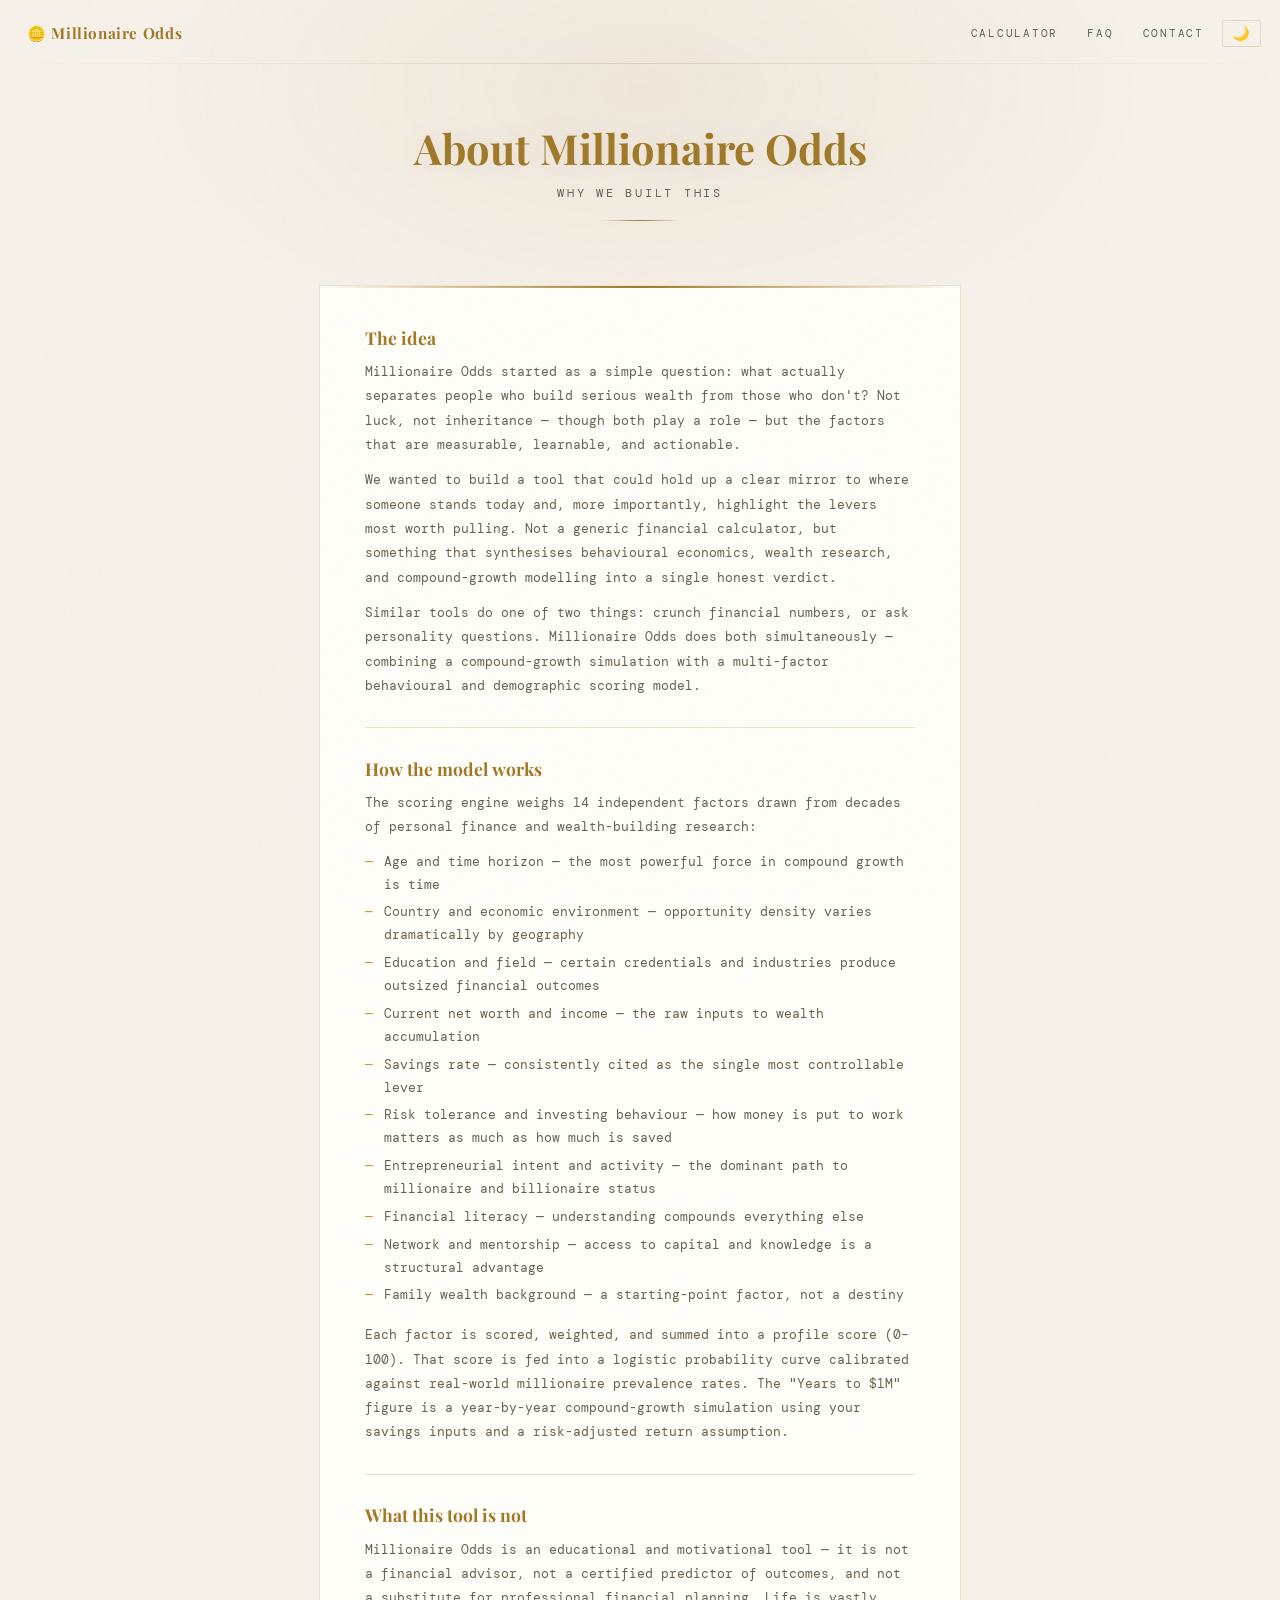
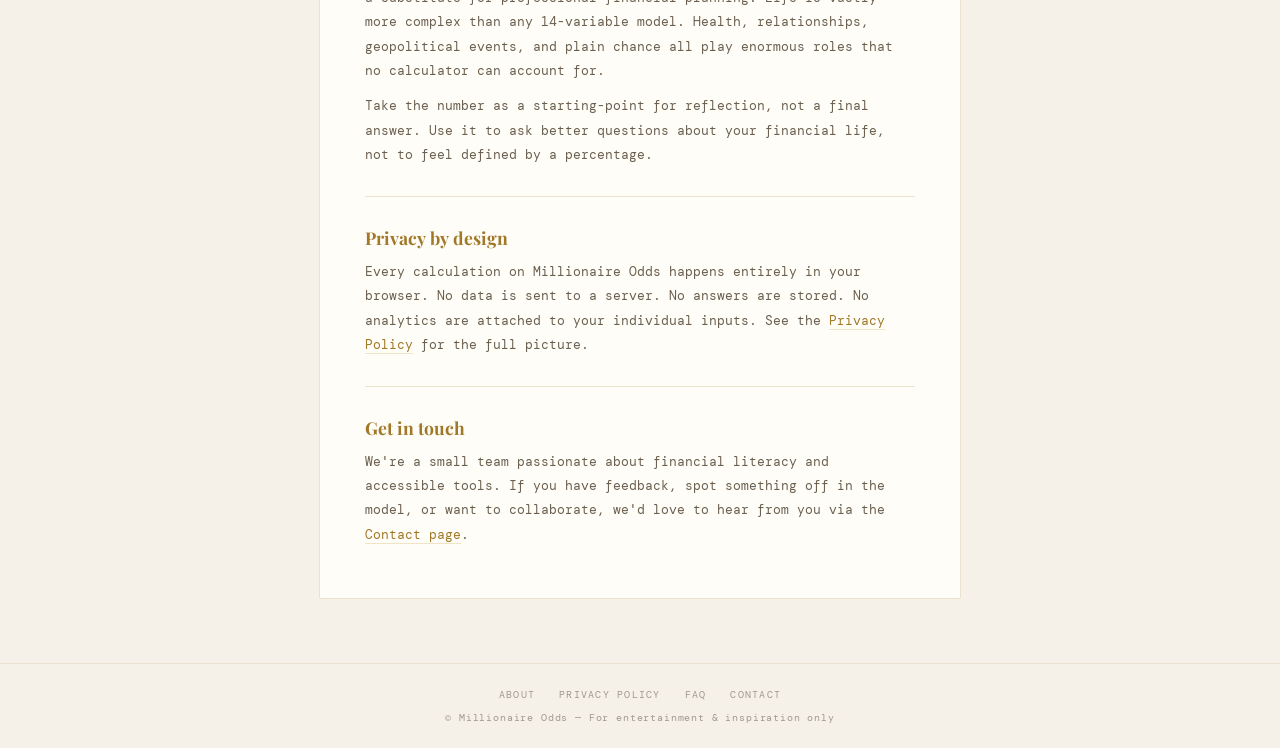
==== about.html @ 73bf79fc "First commit with dark-theme" ====
<!doctype html>
<html lang="en">
  <head>
    <meta charset="UTF-8" />
    <link rel="icon" type="image/svg+xml" href="/assets/gold.svg" />
    <meta name="viewport" content="width=device-width, initial-scale=1.0" />
    <meta
      name="description"
      content="Learn how Millionaire Odds was built, what research backs the scoring model, and why we think financial self-awareness is the first step to building real wealth."
    />
    <meta
      name="keywords"
      content="about Millionaire Odds, wealth calculator methodology, millionaire probability research, financial literacy tool"
    />
    <meta name="author" content="Millionaire Odds" />
    <meta name="robots" content="index, follow" />
    <link rel="canonical" href="https://millionaireodds.com/about.html" />

    <meta property="og:type" content="website" />
    <meta property="og:title" content="About — Millionaire Odds" />
    <meta
      property="og:description"
      content="The story behind Millionaire Odds — how the model works and why financial self-awareness matters."
    />
    <meta property="og:url" content="https://millionaireodds.com/about.html" />
    <meta
      property="og:image"
      content="https://millionaireodds.com/og-image.jpg"
    />

    <meta name="twitter:card" content="summary_large_image" />
    <meta name="twitter:title" content="About — Millionaire Odds" />
    <meta
      name="twitter:description"
      content="The story behind Millionaire Odds — how the model works and why financial self-awareness matters."
    />
    <meta
      name="twitter:image"
      content="https://millionaireodds.com/og-image.jpg"
    />
    <title>About — Millionaire Odds</title>
    <link rel="stylesheet" href="shared.css" />
    <script src="theme.js"></script>
  </head>
  <body>
    <nav>
      <!-- <a href="index.html" class="nav-logo">🪙 Millionaire Odds</a> -->
      <a href="index.html" class="nav-logo">🪙 Millionaire Odds</a>
      <div class="nav-links">
        <a href="index.html" class="nav-link">Calculator</a>
        <a href="faq.html" class="nav-link">FAQ</a>
        <a href="contact.html" class="nav-link">Contact</a>
      </div>
      <button
        class="theme-toggle"
        id="themeToggle"
        onclick="toggleTheme()"
        title="Toggle theme"
      >
        🌙
      </button>
    </nav>
    <div class="nav-divider"></div>

    <header>
      <p class="page-title">About Millionaire Odds</p>
      <p class="subtitle">Why we built this</p>
      <div class="gold-line"></div>
    </header>

    <div class="container">
      <div class="content-card">
        <h2>The idea</h2>
        <p>
          Millionaire Odds started as a simple question: what actually separates
          people who build serious wealth from those who don't? Not luck, not
          inheritance — though both play a role — but the factors that are
          measurable, learnable, and actionable.
        </p>
        <p>
          We wanted to build a tool that could hold up a clear mirror to where
          someone stands today and, more importantly, highlight the levers most
          worth pulling. Not a generic financial calculator, but something that
          synthesises behavioural economics, wealth research, and
          compound-growth modelling into a single honest verdict.
        </p>
        <p>
          Similar tools do one of two things: crunch financial numbers, or ask
          personality questions. Millionaire Odds does both simultaneously —
          combining a compound-growth simulation with a multi-factor behavioural
          and demographic scoring model.
        </p>

        <div class="section-divider"></div>

        <h2>How the model works</h2>
        <p>
          The scoring engine weighs 14 independent factors drawn from decades of
          personal finance and wealth-building research:
        </p>
        <ul>
          <li>
            Age and time horizon — the most powerful force in compound growth is
            time
          </li>
          <li>
            Country and economic environment — opportunity density varies
            dramatically by geography
          </li>
          <li>
            Education and field — certain credentials and industries produce
            outsized financial outcomes
          </li>
          <li>
            Current net worth and income — the raw inputs to wealth accumulation
          </li>
          <li>
            Savings rate — consistently cited as the single most controllable
            lever
          </li>
          <li>
            Risk tolerance and investing behaviour — how money is put to work
            matters as much as how much is saved
          </li>
          <li>
            Entrepreneurial intent and activity — the dominant path to
            millionaire and billionaire status
          </li>
          <li>Financial literacy — understanding compounds everything else</li>
          <li>
            Network and mentorship — access to capital and knowledge is a
            structural advantage
          </li>
          <li>
            Family wealth background — a starting-point factor, not a destiny
          </li>
        </ul>
        <p>
          Each factor is scored, weighted, and summed into a profile score
          (0–100). That score is fed into a logistic probability curve
          calibrated against real-world millionaire prevalence rates. The "Years
          to $1M" figure is a year-by-year compound-growth simulation using your
          savings inputs and a risk-adjusted return assumption.
        </p>

        <div class="section-divider"></div>

        <h2>What this tool is not</h2>
        <p>
          Millionaire Odds is an educational and motivational tool — it is not a
          financial advisor, not a certified predictor of outcomes, and not a
          substitute for professional financial planning. Life is vastly more
          complex than any 14-variable model. Health, relationships,
          geopolitical events, and plain chance all play enormous roles that no
          calculator can account for.
        </p>
        <p>
          Take the number as a starting-point for reflection, not a final
          answer. Use it to ask better questions about your financial life, not
          to feel defined by a percentage.
        </p>

        <div class="section-divider"></div>

        <h2>Privacy by design</h2>
        <p>
          Every calculation on Millionaire Odds happens entirely in your
          browser. No data is sent to a server. No answers are stored. No
          analytics are attached to your individual inputs. See the
          <a href="privacy.html">Privacy Policy</a> for the full picture.
        </p>

        <div class="section-divider"></div>

        <h2>Get in touch</h2>
        <p>
          We're a small team passionate about financial literacy and accessible
          tools. If you have feedback, spot something off in the model, or want
          to collaborate, we'd love to hear from you via the
          <a href="contact.html">Contact page</a>.
        </p>
      </div>
    </div>

    <footer>
      <div class="footer-links">
        <a href="about.html">About</a>
        <a href="privacy.html">Privacy Policy</a>
        <a href="faq.html">FAQ</a>
        <a href="contact.html">Contact</a>
      </div>
      © Millionaire Odds — For entertainment &amp; inspiration only
    </footer>
  </body>
</html>
---- shared.css ----
/* ── Wealth Clock — Shared Styles ── */
@import url("https://fonts.googleapis.com/css2?family=Playfair+Display:wght@400;700;900&family=DM+Mono:wght@300;400;500&display=swap");

/* ── Dark theme (default) ── */
:root {
  --gold: #c9a84c;
  --gold-light: #e8c96a;
  --gold-dim: #7a5f20;
  --bg: #0a0a08;
  --bg2: #111109;
  --bg3: #1a1a12;
  --text: #f0ead8;
  --text-dim: #8a8070;
  --green: #4caf7d;
  --red: #cf6679;
  --border: rgba(201, 168, 76, 0.18);
  --shadow-glow: rgba(201, 168, 76, 0.06);
  --toggle-icon: "☀️";
}

/* ── Light theme ── */
[data-theme="light"] {
  --gold: #a07828;
  --gold-light: #c49a38;
  --gold-dim: #c49a38;
  --bg: #f5f0e8;
  --bg2: #fffdf7;
  --bg3: #f0ead8;
  --text: #1a1710;
  --text-dim: #6b6050;
  --green: #2d7a55;
  --red: #b04055;
  --border: rgba(160, 120, 40, 0.2);
  --shadow-glow: rgba(160, 120, 40, 0.05);
  --toggle-icon: "🌙";
}

[data-theme="light"] body::after {
  background: radial-gradient(
    ellipse,
    rgba(160, 120, 40, 0.07) 0%,
    transparent 70%
  );
}

[data-theme="light"] h1 {
  text-shadow: 0 0 40px rgba(160, 120, 40, 0.15);
}

[data-theme="light"] .page-title {
  text-shadow: 0 0 30px rgba(160, 120, 40, 0.12);
}

*,
*::before,
*::after {
  box-sizing: border-box;
  margin: 0;
  padding: 0;
}

body {
  background: var(--bg);
  color: var(--text);
  font-family: "DM Mono", monospace;
  min-height: 100vh;
  overflow-x: hidden;
}

/* Noise texture */
body::before {
  content: "";
  position: fixed;
  inset: 0;
  background-image: url("data:image/svg+xml,%3Csvg viewBox='0 0 200 200' xmlns='http://www.w3.org/2000/svg'%3E%3Cfilter id='n'%3E%3CfeTurbulence type='fractalNoise' baseFrequency='0.9' numOctaves='4' stitchTiles='stitch'/%3E%3C/filter%3E%3Crect width='100%25' height='100%25' filter='url(%23n)' opacity='0.04'/%3E%3C/svg%3E");
  pointer-events: none;
  z-index: 999;
  opacity: 0.4;
}

/* Radial glow */
body::after {
  content: "";
  position: fixed;
  top: -20%;
  left: 50%;
  transform: translateX(-50%);
  width: 80vw;
  height: 60vh;
  background: radial-gradient(ellipse, var(--shadow-glow) 0%, transparent 70%);
  pointer-events: none;
  z-index: 0;
}

/* Smooth theme transitions */
body,
nav,
footer,
.content-card,
.form-card,
.result-card,
input,
select,
textarea,
.stat-box,
.faq-item {
  transition:
    background 0.25s ease,
    color 0.25s ease,
    border-color 0.25s ease;
}

/* ── NAV ── */
nav {
  position: relative;
  z-index: 10;
  display: flex;
  justify-content: center;
  align-items: center;
  gap: 0.3rem;
  padding: 1.1rem 1.2rem 0;
  flex-wrap: wrap;
}
/* nav {
  position: fixed;
  z-index: 10;
  display: flex;
  justify-content: center;
  align-items: center;
  gap: 0.3rem;
  padding: 1.1rem 1.2rem 0;
  flex-wrap: wrap;
} */

.nav-logo {
  font-family: "Playfair Display", serif;
  color: var(--gold);
  font-size: 0.95rem;
  font-weight: 700;
  text-decoration: none;
  letter-spacing: 0.04em;
  margin-right: auto;
  padding: 0.35rem 0.5rem;
  white-space: nowrap;
}

.nav-links {
  display: flex;
  gap: 0.2rem;
  flex-wrap: wrap;
  justify-content: center;
}

.nav-link {
  color: var(--text-dim);
  text-decoration: none;
  font-size: 0.68rem;
  letter-spacing: 0.16em;
  text-transform: uppercase;
  padding: 0.4rem 0.75rem;
  border: 1px solid transparent;
  border-radius: 2px;
  transition:
    color 0.2s,
    border-color 0.2s;
}

.nav-link:hover,
.nav-link.active {
  color: var(--gold);
  border-color: var(--border);
}

.nav-divider {
  width: 100%;
  height: 1px;
  background: linear-gradient(90deg, transparent, var(--border), transparent);
  margin-top: 0.9rem;
  position: relative;
  z-index: 10;
}

/* Theme toggle */
.theme-toggle {
  background: none;
  border: 1px solid var(--border);
  border-radius: 2px;
  padding: 0.35rem 0.6rem;
  cursor: pointer;
  font-size: 0.88rem;
  line-height: 1;
  transition:
    border-color 0.2s,
    box-shadow 0.2s;
  flex-shrink: 0;
}

.theme-toggle:hover {
  border-color: var(--gold);
  box-shadow: 0 0 8px rgba(201, 168, 76, 0.2);
}

/* ── HEADER ── */
header {
  text-align: center;
  padding: 3rem 1rem 2rem;
  position: relative;
  z-index: 1;
}

.coin-icon {
  font-size: 2.8rem;
  animation: coinSpin 6s ease-in-out infinite;
  display: inline-block;
  filter: drop-shadow(0 0 18px rgba(201, 168, 76, 0.5));
}

@keyframes coinSpin {
  0%,
  100% {
    transform: rotateY(0deg);
  }
  40% {
    transform: rotateY(360deg);
  }
}

h1 {
  font-family: "Playfair Display", serif;
  font-size: clamp(2.2rem, 6vw, 4rem);
  font-weight: 900;
  color: var(--gold);
  letter-spacing: -0.02em;
  line-height: 1;
  margin-top: 0.5rem;
  text-shadow: 0 0 40px rgba(201, 168, 76, 0.25);
}

.page-title {
  font-family: "Playfair Display", serif;
  font-size: clamp(1.6rem, 4vw, 2.6rem);
  font-weight: 700;
  color: var(--gold);
  margin-top: 0.5rem;
  text-shadow: 0 0 30px rgba(201, 168, 76, 0.2);
}

.subtitle {
  color: var(--text-dim);
  font-size: 0.78rem;
  letter-spacing: 0.22em;
  text-transform: uppercase;
  margin-top: 0.6rem;
}

.gold-line {
  width: 80px;
  height: 1px;
  background: linear-gradient(90deg, transparent, var(--gold), transparent);
  margin: 1.2rem auto 0;
}

/* ── CONTAINER ── */
.container {
  max-width: 680px;
  margin: 0 auto;
  padding: 0 1.2rem 4rem;
  position: relative;
  z-index: 1;
}

/* ── CONTENT CARD ── */
.content-card {
  background: var(--bg2);
  border: 1px solid var(--border);
  border-radius: 2px;
  padding: 2.5rem 2.8rem;
  margin-top: 2rem;
  position: relative;
  overflow: hidden;
  animation: fadeUp 0.5s ease both;
}

.content-card::before {
  content: "";
  position: absolute;
  top: 0;
  left: 0;
  right: 0;
  height: 2px;
  background: linear-gradient(90deg, transparent, var(--gold), transparent);
}

@keyframes fadeUp {
  from {
    opacity: 0;
    transform: translateY(18px);
  }
  to {
    opacity: 1;
    transform: translateY(0);
  }
}

/* ── TYPOGRAPHY (shared inner page) ── */
.content-card h2 {
  font-family: "Playfair Display", serif;
  font-size: 1.1rem;
  color: var(--gold);
  margin: 1.8rem 0 0.7rem;
  font-weight: 700;
}

.content-card h2:first-child {
  margin-top: 0;
}

.content-card p {
  color: var(--text-dim);
  font-size: 0.82rem;
  line-height: 1.85;
  margin-bottom: 0.7rem;
}

.content-card ul {
  list-style: none;
  margin: 0.4rem 0 1rem;
  padding: 0;
}

.content-card ul li {
  font-size: 0.82rem;
  color: var(--text-dim);
  line-height: 1.75;
  padding-left: 1.2rem;
  position: relative;
  margin-bottom: 0.3rem;
}

.content-card ul li::before {
  content: "—";
  position: absolute;
  left: 0;
  color: var(--gold-dim);
}

.content-card a {
  color: var(--gold);
  text-decoration: none;
  border-bottom: 1px solid rgba(201, 168, 76, 0.3);
  transition: border-color 0.2s;
}

.content-card a:hover {
  border-color: var(--gold);
}

.section-divider {
  height: 1px;
  background: var(--border);
  margin: 1.8rem 0;
}

/* Contact form */
.cf-field {
  display: flex;
  flex-direction: column;
  gap: 0.45rem;
  margin-bottom: 1.2rem;
}

.cf-field label {
  font-size: 0.68rem;
  letter-spacing: 0.18em;
  text-transform: uppercase;
  color: var(--gold-dim);
  font-weight: 500;
}

.cf-field input,
.cf-field textarea,
.cf-field select {
  background: var(--bg3);
  border: 1px solid var(--border);
  color: var(--text);
  font-family: "DM Mono", monospace;
  font-size: 0.88rem;
  padding: 0.65rem 0.85rem;
  border-radius: 2px;
  outline: none;
  transition:
    border-color 0.2s,
    box-shadow 0.2s;
  -webkit-appearance: none;
  appearance: none;
  resize: vertical;
}

.cf-field input:focus,
.cf-field textarea:focus,
.cf-field select:focus {
  border-color: var(--gold);
  box-shadow: 0 0 0 2px rgba(201, 168, 76, 0.12);
}

.cf-field textarea {
  min-height: 120px;
}

.btn {
  display: inline-block;
  padding: 0.85rem 2rem;
  background: var(--gold);
  color: #0a0a08;
  font-family: "DM Mono", monospace;
  font-size: 0.78rem;
  letter-spacing: 0.2em;
  text-transform: uppercase;
  font-weight: 500;
  border: none;
  cursor: pointer;
  border-radius: 2px;
  transition:
    background 0.2s,
    box-shadow 0.2s;
  text-decoration: none;
}

.btn:hover {
  background: var(--gold-light);
  box-shadow: 0 0 28px rgba(201, 168, 76, 0.35);
  border-bottom: none;
}

.btn-full {
  display: block;
  width: 100%;
  text-align: center;
}

/* Success message */
.success-msg {
  display: none;
  text-align: center;
  padding: 1.5rem;
  border: 1px solid rgba(76, 175, 125, 0.3);
  background: rgba(76, 175, 125, 0.06);
  border-radius: 2px;
  color: var(--green);
  font-size: 0.82rem;
  letter-spacing: 0.05em;
  margin-top: 1rem;
}

/* FAQ accordion */
.faq-item {
  border-bottom: 1px solid var(--border);
}

.faq-item:last-child {
  border-bottom: none;
}

.faq-q {
  width: 100%;
  background: none;
  border: none;
  color: var(--text);
  font-family: "DM Mono", monospace;
  font-size: 0.83rem;
  text-align: left;
  padding: 1.1rem 2rem 1.1rem 0;
  cursor: pointer;
  position: relative;
  letter-spacing: 0.02em;
  line-height: 1.5;
  transition: color 0.2s;
}

.faq-q:hover {
  color: var(--gold);
}

.faq-q::after {
  content: "+";
  position: absolute;
  right: 0;
  top: 50%;
  transform: translateY(-50%);
  color: var(--gold);
  font-size: 1.2rem;
  transition: transform 0.25s;
}

.faq-q.open::after {
  transform: translateY(-50%) rotate(45deg);
}

.faq-a {
  max-height: 0;
  overflow: hidden;
  transition:
    max-height 0.35s ease,
    padding 0.2s;
  font-size: 0.8rem;
  color: var(--text-dim);
  line-height: 1.85;
}

.faq-a.open {
  max-height: 400px;
  padding-bottom: 1.1rem;
}

/* ── FOOTER ── */
footer {
  text-align: center;
  padding: 1.5rem 1rem;
  font-size: 0.65rem;
  color: var(--text-dim);
  opacity: 0.6;
  letter-spacing: 0.08em;
  position: relative;
  z-index: 1;
  border-top: 1px solid var(--border);
}

.footer-links {
  display: flex;
  justify-content: center;
  gap: 1.5rem;
  margin-bottom: 0.6rem;
  flex-wrap: wrap;
}

.footer-links a {
  color: var(--text-dim);
  text-decoration: none;
  font-size: 0.65rem;
  letter-spacing: 0.12em;
  text-transform: uppercase;
  transition: color 0.2s;
}

.footer-links a:hover {
  color: var(--gold);
}

@media (max-width: 540px) {
  .content-card {
    padding: 1.8rem 1.4rem;
  }
  .nav-logo {
    font-size: 0.85rem;
  }
}
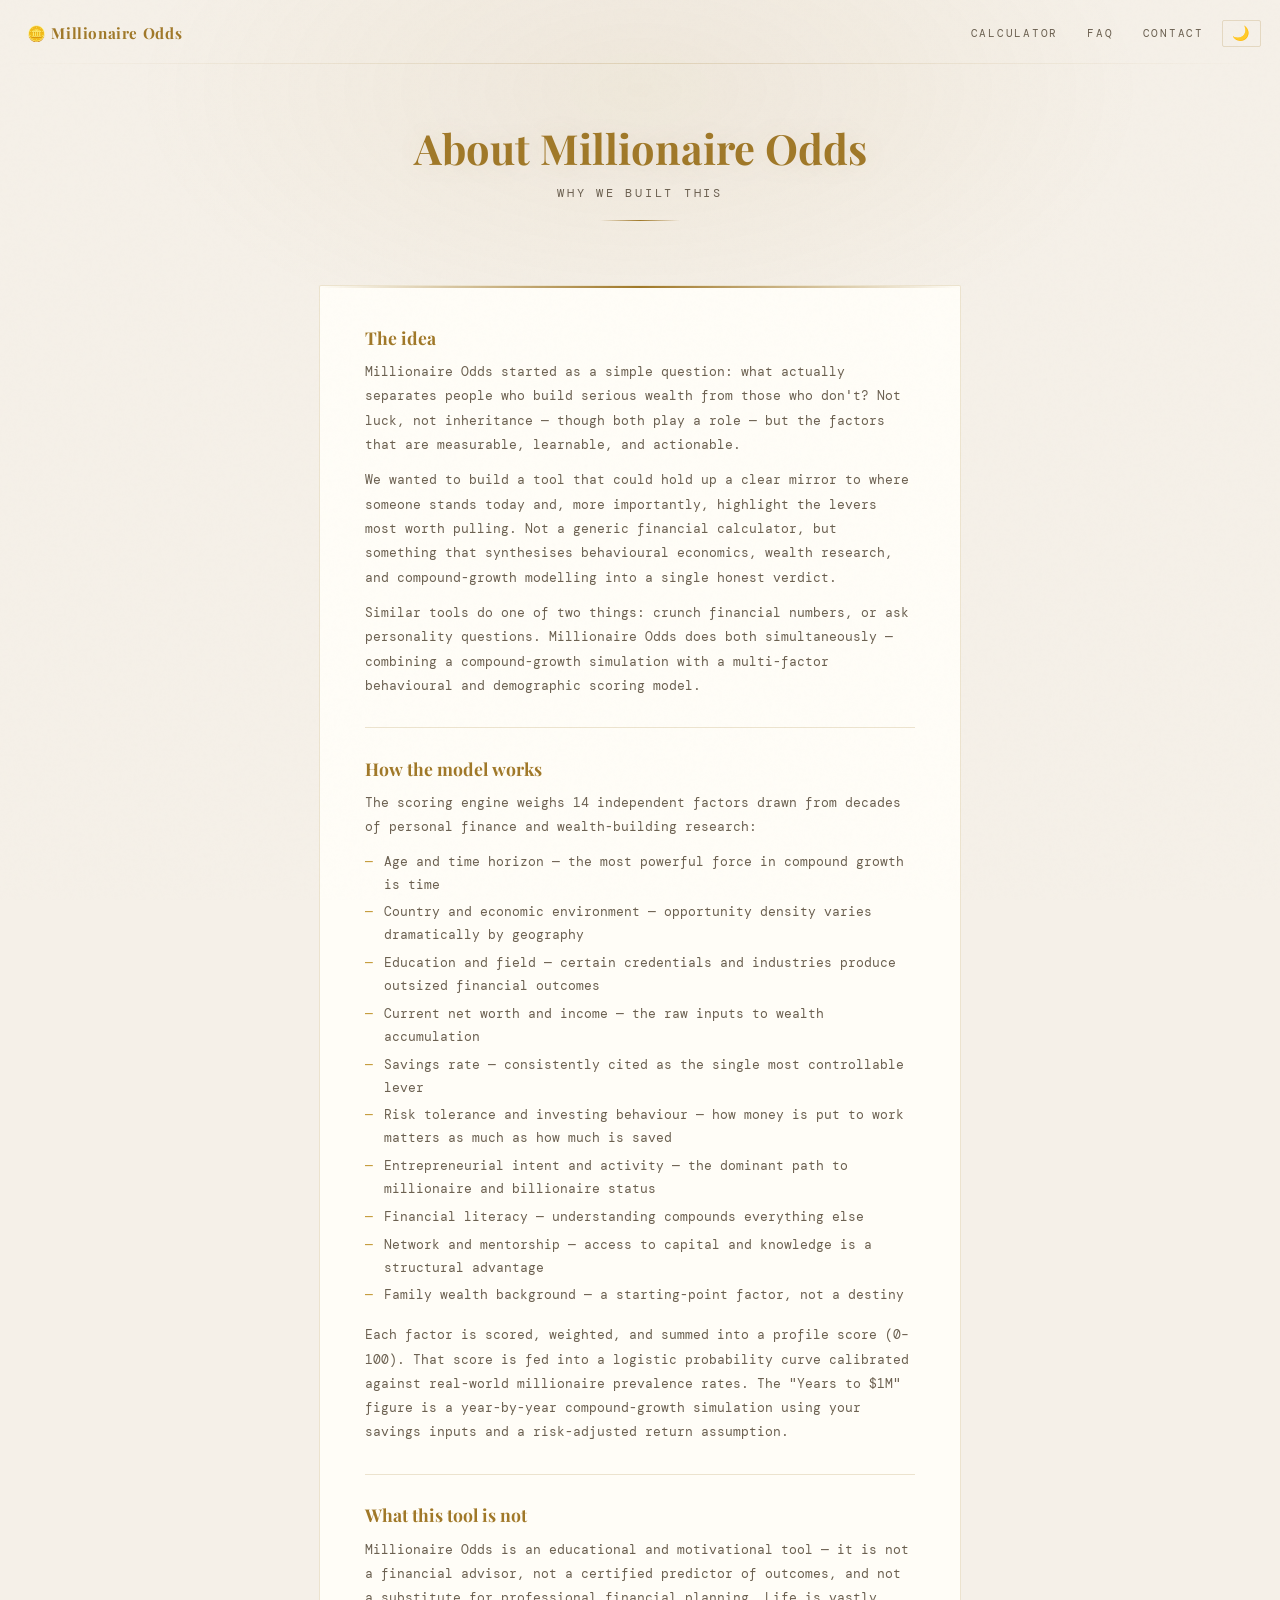
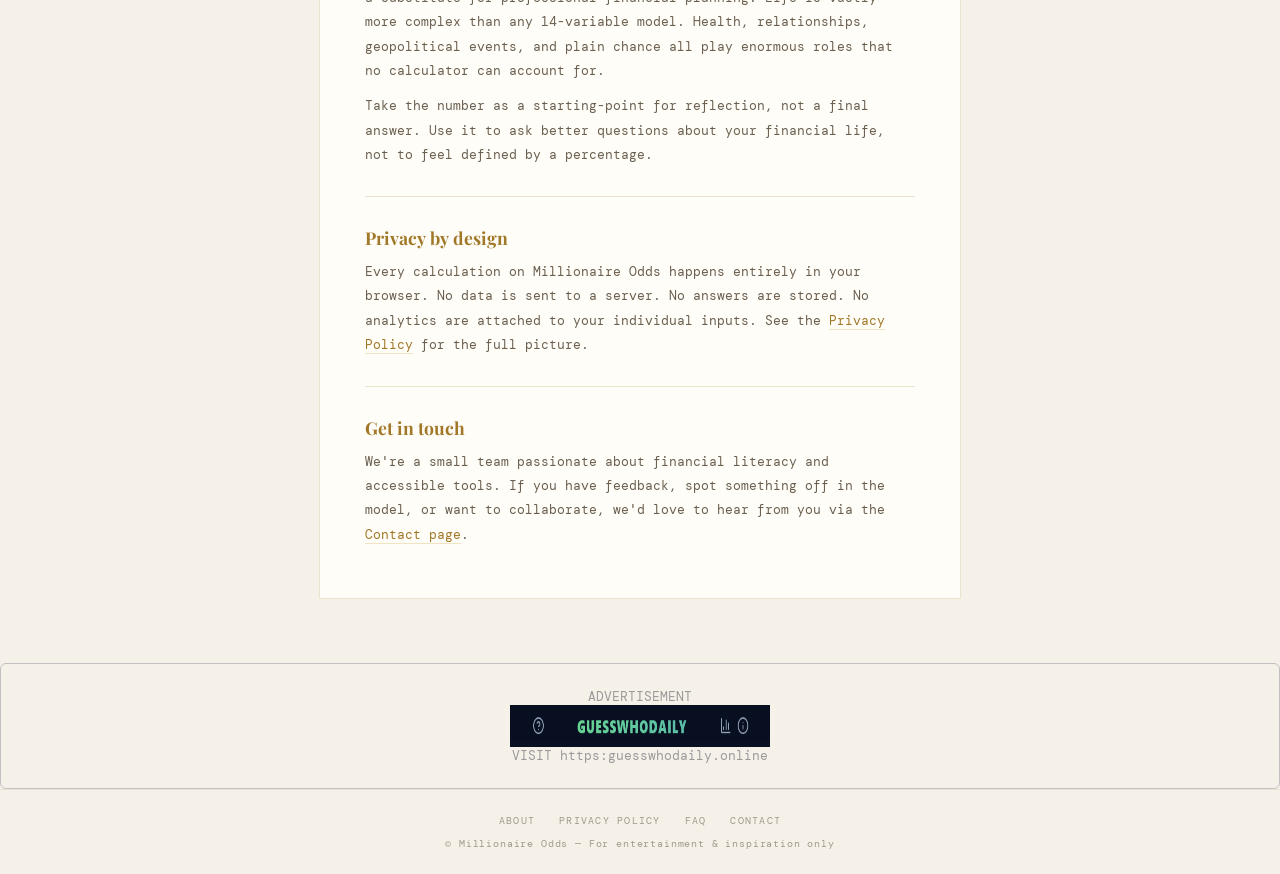
==== commit 044f195a: "Insert ads div css per html" ====
--- a/about.html
+++ b/about.html
@@ -2,7 +2,7 @@
 <html lang="en">
   <head>
     <meta charset="UTF-8" />
-    <link rel="icon" type="image/svg+xml" href="/assets/gold.svg" />
+    <link rel="icon" type="image/svg+xml" href="/public/images/gold.svg" />
     <meta name="viewport" content="width=device-width, initial-scale=1.0" />
     <meta
       name="description"
@@ -39,8 +39,31 @@
       content="https://millionaireodds.com/og-image.jpg"
     />
     <title>About — Millionaire Odds</title>
-    <link rel="stylesheet" href="shared.css" />
-    <script src="theme.js"></script>
+    <link rel="stylesheet" href="/public/css/shared.css" />
+    <script src="/public/js/theme.js"></script>
+    <style>
+      .wide-ad-wrap {
+        display: flex;
+        justify-content: center;
+        align-items: center;
+        width: 100%;
+        font-size: small;
+        border: solid 1px rgb(194, 193, 193);
+        padding: 1.5rem;
+        border-radius: 6px;
+      }
+
+      .ad-content-div {
+        width: 320px;
+        height: auto;
+        display: flex;
+        flex-direction: column;
+        align-items: center;
+        justify-content: center;
+        border-radius: 6x;
+        color: rgb(155, 154, 154);
+      }
+    </style>
   </head>
   <body>
     <nav>
@@ -182,6 +205,19 @@
       </div>
     </div>
 
+    <div class="wide-ad-wrap">
+      <div class="ad-content-div">
+        <span>ADVERTISEMENT</span>
+        <img
+          src="/public/images/gwd.png"
+          alt="guesswhodaily"
+          width="260px"
+          height="42px"
+        />
+        <span>VISIT https:guesswhodaily.online</span>
+      </div>
+    </div>
+
     <footer>
       <div class="footer-links">
         <a href="about.html">About</a>
--- a/public/css/shared.css
+++ b/public/css/shared.css
@@ -0,0 +1,582 @@
+/* ── Wealth Clock — Shared Styles ── */
+@import url("https://fonts.googleapis.com/css2?family=Playfair+Display:wght@400;700;900&family=DM+Mono:wght@300;400;500&display=swap");
+
+/* ── Dark theme (default) ── */
+:root {
+  --gold: #c9a84c;
+  --gold-light: #e8c96a;
+  --gold-dim: #7a5f20;
+  --bg: #0a0a08;
+  --bg2: #111109;
+  --bg3: #1a1a12;
+  --text: #f0ead8;
+  --text-dim: #8a8070;
+  --green: #4caf7d;
+  --red: #cf6679;
+  --border: rgba(201, 168, 76, 0.18);
+  --shadow-glow: rgba(201, 168, 76, 0.06);
+  --toggle-icon: "☀️";
+}
+
+/* ── Light theme ── */
+[data-theme="light"] {
+  --gold: #a07828;
+  --gold-light: #c49a38;
+  --gold-dim: #c49a38;
+  --bg: #f5f0e8;
+  --bg2: #fffdf7;
+  --bg3: #f0ead8;
+  --text: #1a1710;
+  --text-dim: #6b6050;
+  --green: #2d7a55;
+  --red: #b04055;
+  --border: rgba(160, 120, 40, 0.2);
+  --shadow-glow: rgba(160, 120, 40, 0.05);
+  --toggle-icon: "🌙";
+}
+
+[data-theme="light"] body::after {
+  background: radial-gradient(
+    ellipse,
+    rgba(160, 120, 40, 0.07) 0%,
+    transparent 70%
+  );
+}
+
+[data-theme="light"] h1 {
+  text-shadow: 0 0 40px rgba(160, 120, 40, 0.15);
+}
+
+[data-theme="light"] .page-title {
+  text-shadow: 0 0 30px rgba(160, 120, 40, 0.12);
+}
+
+*,
+*::before,
+*::after {
+  box-sizing: border-box;
+  margin: 0;
+  padding: 0;
+}
+
+body {
+  background: var(--bg);
+  color: var(--text);
+  font-family: "DM Mono", monospace;
+  min-height: 100vh;
+  overflow-x: hidden;
+}
+
+/* Noise texture */
+body::before {
+  content: "";
+  position: fixed;
+  inset: 0;
+  background-image: url("data:image/svg+xml,%3Csvg viewBox='0 0 200 200' xmlns='http://www.w3.org/2000/svg'%3E%3Cfilter id='n'%3E%3CfeTurbulence type='fractalNoise' baseFrequency='0.9' numOctaves='4' stitchTiles='stitch'/%3E%3C/filter%3E%3Crect width='100%25' height='100%25' filter='url(%23n)' opacity='0.04'/%3E%3C/svg%3E");
+  pointer-events: none;
+  z-index: 999;
+  opacity: 0.4;
+}
+
+/* Radial glow */
+body::after {
+  content: "";
+  position: fixed;
+  top: -20%;
+  left: 50%;
+  transform: translateX(-50%);
+  width: 80vw;
+  height: 60vh;
+  background: radial-gradient(ellipse, var(--shadow-glow) 0%, transparent 70%);
+  pointer-events: none;
+  z-index: 0;
+}
+
+/* Smooth theme transitions */
+body,
+nav,
+footer,
+.content-card,
+.form-card,
+.result-card,
+input,
+select,
+textarea,
+.stat-box,
+.faq-item {
+  transition:
+    background 0.25s ease,
+    color 0.25s ease,
+    border-color 0.25s ease;
+}
+
+/* --- Ads div -- */
+.wide-ad-wrap {
+  display: flex;
+  justify-content: center;
+  align-items: center;
+  width: 100%;
+  font-size: small;
+  border: solid 1px rgb(194, 193, 193);
+  padding: 1.5rem;
+  border-radius: 6px;
+}
+
+.ad-content-div {
+  width: 320px;
+  height: auto;
+  display: flex;
+  flex-direction: column;
+  align-items: center;
+  justify-content: center;
+  border-radius: 6x;
+  color: rgb(155, 154, 154);
+}
+
+/* ── NAV ── */
+nav {
+  position: relative;
+  z-index: 10;
+  display: flex;
+  justify-content: center;
+  align-items: center;
+  gap: 0.3rem;
+  padding: 1.1rem 1.2rem 0;
+  flex-wrap: wrap;
+}
+/* nav {
+  position: fixed;
+  top: 0;
+  left: 0;
+  width: 100%;
+  z-index: 10;
+  display: flex;
+  justify-content: center;
+  align-items: center;
+  gap: 0.3rem;
+  padding: 1.1rem 1.2rem 0;
+  flex-wrap: wrap;
+} */
+
+.nav-logo {
+  font-family: "Playfair Display", serif;
+  color: var(--gold);
+  font-size: 0.95rem;
+  font-weight: 700;
+  text-decoration: none;
+  letter-spacing: 0.04em;
+  margin-right: auto;
+  padding: 0.35rem 0.5rem;
+  white-space: nowrap;
+}
+
+.nav-links {
+  display: flex;
+  gap: 0.2rem;
+  flex-wrap: wrap;
+  justify-content: center;
+}
+
+.nav-link {
+  color: var(--text-dim);
+  text-decoration: none;
+  font-size: 0.68rem;
+  letter-spacing: 0.16em;
+  text-transform: uppercase;
+  padding: 0.4rem 0.75rem;
+  border: 1px solid transparent;
+  border-radius: 2px;
+  transition:
+    color 0.2s,
+    border-color 0.2s;
+}
+
+.nav-link:hover,
+.nav-link.active {
+  color: var(--gold);
+  border-color: var(--border);
+}
+
+.nav-divider {
+  width: 100%;
+  height: 1px;
+  background: linear-gradient(90deg, transparent, var(--border), transparent);
+  margin-top: 0.9rem;
+  position: relative;
+  z-index: 10;
+}
+
+/* Theme toggle */
+.theme-toggle {
+  background: none;
+  border: 1px solid var(--border);
+  border-radius: 2px;
+  padding: 0.35rem 0.6rem;
+  cursor: pointer;
+  font-size: 0.88rem;
+  line-height: 1;
+  transition:
+    border-color 0.2s,
+    box-shadow 0.2s;
+  flex-shrink: 0;
+}
+
+.theme-toggle:hover {
+  border-color: var(--gold);
+  box-shadow: 0 0 8px rgba(201, 168, 76, 0.2);
+}
+
+/* ── HEADER ── */
+header {
+  text-align: center;
+  padding: 3rem 1rem 2rem;
+  position: relative;
+  z-index: 1;
+}
+
+.coin-icon {
+  font-size: 2.8rem;
+  animation: coinSpin 6s ease-in-out infinite;
+  display: inline-block;
+  filter: drop-shadow(0 0 18px rgba(201, 168, 76, 0.5));
+}
+
+@keyframes coinSpin {
+  0%,
+  100% {
+    transform: rotateY(0deg);
+  }
+  40% {
+    transform: rotateY(360deg);
+  }
+}
+
+h1 {
+  font-family: "Playfair Display", serif;
+  font-size: clamp(2.2rem, 6vw, 4rem);
+  font-weight: 900;
+  color: var(--gold);
+  letter-spacing: -0.02em;
+  line-height: 1;
+  margin-top: 0.5rem;
+  text-shadow: 0 0 40px rgba(201, 168, 76, 0.25);
+}
+
+.page-title {
+  font-family: "Playfair Display", serif;
+  font-size: clamp(1.6rem, 4vw, 2.6rem);
+  font-weight: 700;
+  color: var(--gold);
+  margin-top: 0.5rem;
+  text-shadow: 0 0 30px rgba(201, 168, 76, 0.2);
+}
+
+.subtitle {
+  color: var(--text-dim);
+  font-size: 0.78rem;
+  letter-spacing: 0.22em;
+  text-transform: uppercase;
+  margin-top: 0.6rem;
+}
+
+.gold-line {
+  width: 80px;
+  height: 1px;
+  background: linear-gradient(90deg, transparent, var(--gold), transparent);
+  margin: 1.2rem auto 0;
+}
+
+/* ── CONTAINER ── */
+.container {
+  max-width: 680px;
+  margin: 0 auto;
+  padding: 0 1.2rem 4rem;
+  position: relative;
+  z-index: 1;
+}
+
+/* ── CONTENT CARD ── */
+.content-card {
+  background: var(--bg2);
+  border: 1px solid var(--border);
+  border-radius: 2px;
+  padding: 2.5rem 2.8rem;
+  margin-top: 2rem;
+  position: relative;
+  overflow: hidden;
+  animation: fadeUp 0.5s ease both;
+}
+
+.content-card::before {
+  content: "";
+  position: absolute;
+  top: 0;
+  left: 0;
+  right: 0;
+  height: 2px;
+  background: linear-gradient(90deg, transparent, var(--gold), transparent);
+}
+
+@keyframes fadeUp {
+  from {
+    opacity: 0;
+    transform: translateY(18px);
+  }
+  to {
+    opacity: 1;
+    transform: translateY(0);
+  }
+}
+
+/* ── TYPOGRAPHY (shared inner page) ── */
+.content-card h2 {
+  font-family: "Playfair Display", serif;
+  font-size: 1.1rem;
+  color: var(--gold);
+  margin: 1.8rem 0 0.7rem;
+  font-weight: 700;
+}
+
+.content-card h2:first-child {
+  margin-top: 0;
+}
+
+.content-card p {
+  color: var(--text-dim);
+  font-size: 0.82rem;
+  line-height: 1.85;
+  margin-bottom: 0.7rem;
+}
+
+.content-card ul {
+  list-style: none;
+  margin: 0.4rem 0 1rem;
+  padding: 0;
+}
+
+.content-card ul li {
+  font-size: 0.82rem;
+  color: var(--text-dim);
+  line-height: 1.75;
+  padding-left: 1.2rem;
+  position: relative;
+  margin-bottom: 0.3rem;
+}
+
+.content-card ul li::before {
+  content: "—";
+  position: absolute;
+  left: 0;
+  color: var(--gold-dim);
+}
+
+.content-card a {
+  color: var(--gold);
+  text-decoration: none;
+  border-bottom: 1px solid rgba(201, 168, 76, 0.3);
+  transition: border-color 0.2s;
+}
+
+.content-card a:hover {
+  border-color: var(--gold);
+}
+
+.section-divider {
+  height: 1px;
+  background: var(--border);
+  margin: 1.8rem 0;
+}
+
+/* Contact form */
+.cf-field {
+  display: flex;
+  flex-direction: column;
+  gap: 0.45rem;
+  margin-bottom: 1.2rem;
+}
+
+.cf-field label {
+  font-size: 0.68rem;
+  letter-spacing: 0.18em;
+  text-transform: uppercase;
+  color: var(--gold-dim);
+  font-weight: 500;
+}
+
+.cf-field input,
+.cf-field textarea,
+.cf-field select {
+  background: var(--bg3);
+  border: 1px solid var(--border);
+  color: var(--text);
+  font-family: "DM Mono", monospace;
+  font-size: 0.88rem;
+  padding: 0.65rem 0.85rem;
+  border-radius: 2px;
+  outline: none;
+  transition:
+    border-color 0.2s,
+    box-shadow 0.2s;
+  -webkit-appearance: none;
+  appearance: none;
+  resize: vertical;
+}
+
+.cf-field input:focus,
+.cf-field textarea:focus,
+.cf-field select:focus {
+  border-color: var(--gold);
+  box-shadow: 0 0 0 2px rgba(201, 168, 76, 0.12);
+}
+
+.cf-field textarea {
+  min-height: 120px;
+}
+
+.btn {
+  display: inline-block;
+  padding: 0.85rem 2rem;
+  background: var(--gold);
+  color: #0a0a08;
+  font-family: "DM Mono", monospace;
+  font-size: 0.78rem;
+  letter-spacing: 0.2em;
+  text-transform: uppercase;
+  font-weight: 500;
+  border: none;
+  cursor: pointer;
+  border-radius: 2px;
+  transition:
+    background 0.2s,
+    box-shadow 0.2s;
+  text-decoration: none;
+}
+
+.btn:hover {
+  background: var(--gold-light);
+  box-shadow: 0 0 28px rgba(201, 168, 76, 0.35);
+  border-bottom: none;
+}
+
+.btn-full {
+  display: block;
+  width: 100%;
+  text-align: center;
+}
+
+/* Success message */
+.success-msg {
+  display: none;
+  text-align: center;
+  padding: 1.5rem;
+  border: 1px solid rgba(76, 175, 125, 0.3);
+  background: rgba(76, 175, 125, 0.06);
+  border-radius: 2px;
+  color: var(--green);
+  font-size: 0.82rem;
+  letter-spacing: 0.05em;
+  margin-top: 1rem;
+}
+
+/* FAQ accordion */
+.faq-item {
+  border-bottom: 1px solid var(--border);
+}
+
+.faq-item:last-child {
+  border-bottom: none;
+}
+
+.faq-q {
+  width: 100%;
+  background: none;
+  border: none;
+  color: var(--text);
+  font-family: "DM Mono", monospace;
+  font-size: 0.83rem;
+  text-align: left;
+  padding: 1.1rem 2rem 1.1rem 0;
+  cursor: pointer;
+  position: relative;
+  letter-spacing: 0.02em;
+  line-height: 1.5;
+  transition: color 0.2s;
+}
+
+.faq-q:hover {
+  color: var(--gold);
+}
+
+.faq-q::after {
+  content: "+";
+  position: absolute;
+  right: 0;
+  top: 50%;
+  transform: translateY(-50%);
+  color: var(--gold);
+  font-size: 1.2rem;
+  transition: transform 0.25s;
+}
+
+.faq-q.open::after {
+  transform: translateY(-50%) rotate(45deg);
+}
+
+.faq-a {
+  max-height: 0;
+  overflow: hidden;
+  transition:
+    max-height 0.35s ease,
+    padding 0.2s;
+  font-size: 0.8rem;
+  color: var(--text-dim);
+  line-height: 1.85;
+}
+
+.faq-a.open {
+  max-height: 400px;
+  padding-bottom: 1.1rem;
+}
+
+/* ── FOOTER ── */
+footer {
+  text-align: center;
+  padding: 1.5rem 1rem;
+  font-size: 0.65rem;
+  color: var(--text-dim);
+  opacity: 0.6;
+  letter-spacing: 0.08em;
+  position: relative;
+  z-index: 1;
+  border-top: 1px solid var(--border);
+}
+
+.footer-links {
+  display: flex;
+  justify-content: center;
+  gap: 1.5rem;
+  margin-bottom: 0.6rem;
+  flex-wrap: wrap;
+}
+
+.footer-links a {
+  color: var(--text-dim);
+  text-decoration: none;
+  font-size: 0.65rem;
+  letter-spacing: 0.12em;
+  text-transform: uppercase;
+  transition: color 0.2s;
+}
+
+.footer-links a:hover {
+  color: var(--gold);
+}
+
+@media (max-width: 540px) {
+  .content-card {
+    padding: 1.8rem 1.4rem;
+  }
+  .nav-logo {
+    font-size: 0.85rem;
+  }
+}
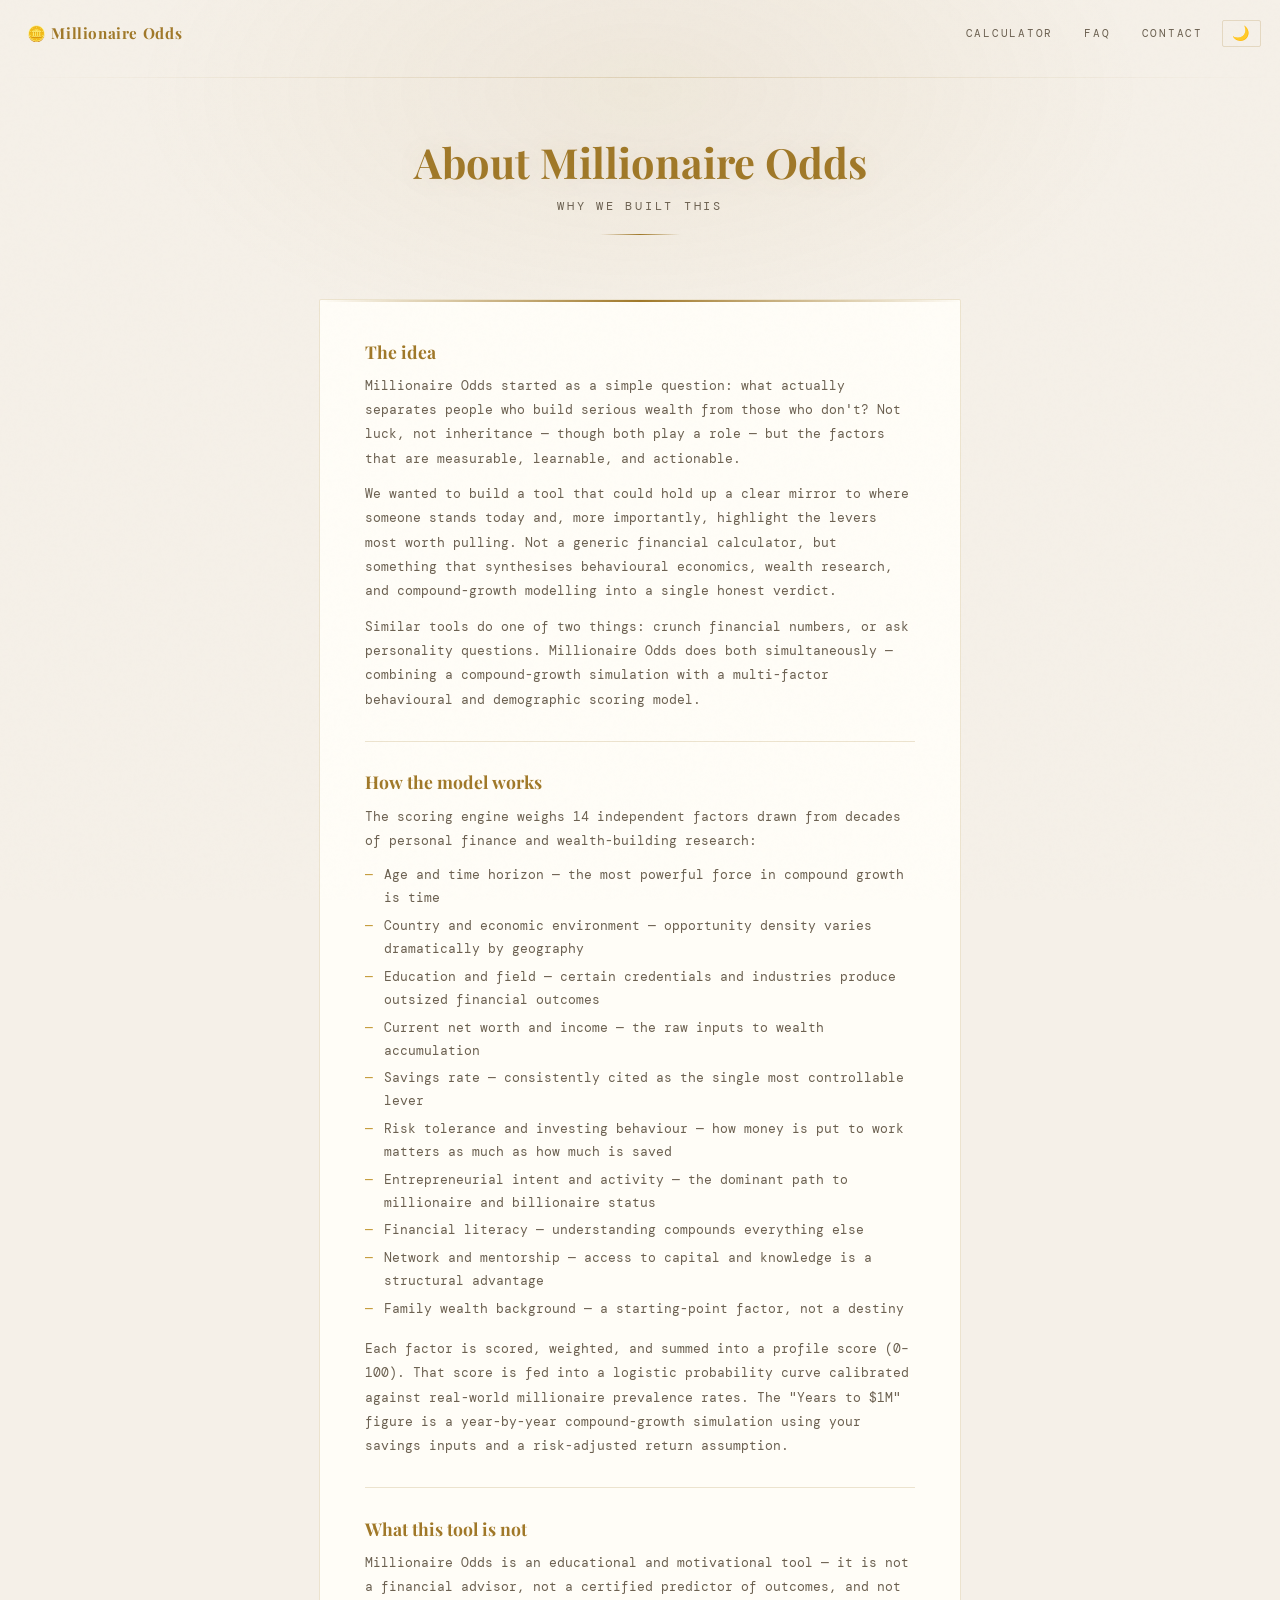
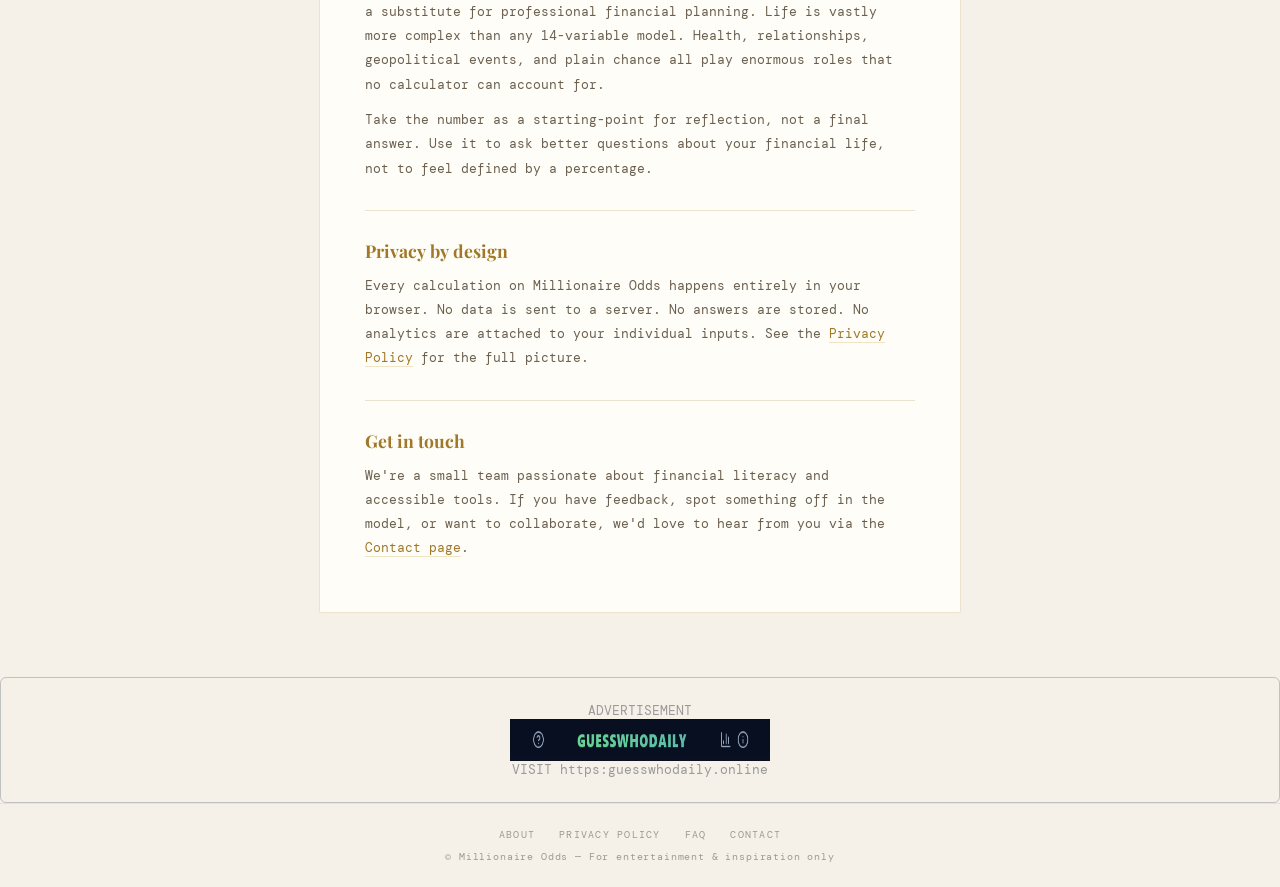
==== commit 8bee3150: "Adjust css to make nav fixed;add sitemap xml" ====
--- a/about.html
+++ b/about.html
@@ -63,6 +63,38 @@
         border-radius: 6x;
         color: rgb(155, 154, 154);
       }
+
+      nav {
+        position: fixed;
+        top: 0;
+        left: 0;
+        width: 100%;
+        z-index: 10;
+        display: flex;
+        justify-content: center;
+        align-items: center;
+        gap: 0.3rem;
+        padding: 1.1rem 1.2rem 0;
+        flex-wrap: wrap;
+      }
+      .nav-divider {
+        width: 100%;
+        height: 1px;
+        background: linear-gradient(
+          90deg,
+          transparent,
+          var(--border),
+          transparent
+        );
+        margin-top: 6%;
+        position: relative;
+        z-index: 10;
+      }
+      @media (max-width: 540px) {
+        .nav-divider {
+          margin-top: 40%;
+        }
+      }
     </style>
   </head>
   <body>
--- a/public/css/shared.css
+++ b/public/css/shared.css
@@ -134,7 +134,7 @@
 }
 
 /* ── NAV ── */
-nav {
+/* nav {
   position: relative;
   z-index: 10;
   display: flex;
@@ -143,7 +143,8 @@
   gap: 0.3rem;
   padding: 1.1rem 1.2rem 0;
   flex-wrap: wrap;
-}
+} */
+
 /* nav {
   position: fixed;
   top: 0;
@@ -184,7 +185,7 @@
   letter-spacing: 0.16em;
   text-transform: uppercase;
   padding: 0.4rem 0.75rem;
-  border: 1px solid transparent;
+  border: 2px solid transparent;
   border-radius: 2px;
   transition:
     color 0.2s,
@@ -197,14 +198,14 @@
   border-color: var(--border);
 }
 
-.nav-divider {
+/* .nav-divider {
   width: 100%;
   height: 1px;
   background: linear-gradient(90deg, transparent, var(--border), transparent);
   margin-top: 0.9rem;
   position: relative;
   z-index: 10;
-}
+} */
 
 /* Theme toggle */
 .theme-toggle {
